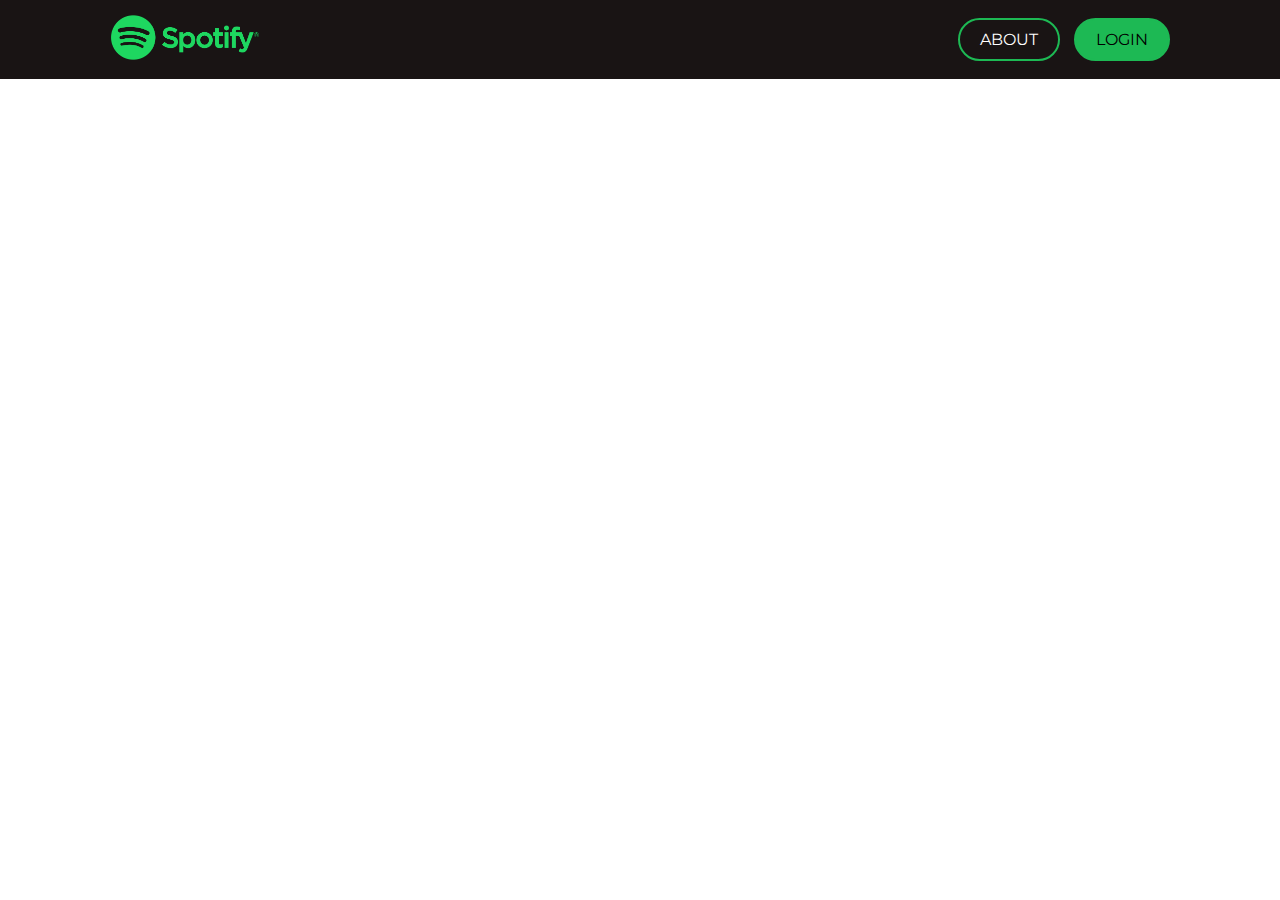
==== about.html @ 38169add "Merge pull request #1 from Build-Week-Spotify-2/Kevin-Lam" ====
<!DOCTYPE html>
<html lang="en">
<head>
    <meta charset="UTF-8">
    <meta name="viewport" content="width=device-width, initial-scale=1.0">
    <link href="https://fonts.googleapis.com/css2?family=Montserrat:wght@400;600&display=swap" rel="stylesheet">
    <link rel="stylesheet" href="styles.css">
    <title>Spotify-2</title>
</head>
<body>
<header>
    <div class="container">
        <nav>
            <div>
                <a id="logo" href="/index.html"> <img src="/assets/spotify-icons-logos/logos/01_RGB/02_PNG/Spotify_Logo_RGB_Green.png" alt="">
                </a>
                <!-- <img src="/assets/spotify-icons-logos/logos/01_RGB/02_PNG/Spotify_Logo_RGB_Green.png" alt=""> -->
            </div>
            <div id="menu">
                <a id="about-button" href="/about.html">ABOUT</a>
                <a id="login-button" href="#">LOGIN</a>
            </div>
        </nav>
    </div> 
</header>
---- styles.css ----
*{
    box-sizing:border-box;
    padding:0;
    margin:0;
    max-width:100%;
    /* border:1px solid grey; */
    }
    
html{
     /* min-width: 880px; */
     /* max-width: 1080px; */
     margin: 0 auto;
    font-size:62.5%;
    }
        
body {
    font-size: 1.6rem;
    font-family: 'Montserrat', sans-serif;
    }
        
header {
    width: 100%;
    background-color: #191414;
    display: flex;
    justify-content: center;
}

header div nav {
    /* background-color: #191414; */
    display: flex;
    justify-content: space-between;
    align-items: center;
    padding: 1.5rem 2rem;
}

header img {
    width: 150px;
}

div#menu {
    width: 20%;
    display: flex;
    justify-content: space-between;
}

#login-button {
    display: block;
    background-color: #1DB954;
    color: black;
    text-decoration: none;
    padding: 1rem 2rem;
    border-radius: 50px;
    border: 2px solid #1DB954;
}


#about-button {
    display: block;
    background-color: #191414;
    /* border: 2px solid #1DB954; */
    color: white;
    text-decoration: none;
    padding: 1rem 2rem;
    border-radius: 50px;
    border: 2px solid #1DB954;
}

#login-button:hover {
    background-color: white;
    color: #1DB954;
    font-weight: 600;
    transition: .5s;
}

#about-button:hover {
    background-color: white;
    color: #1DB954;
    font-weight: 600;
    transition: .5s;
}

#logo img:hover {
    transform: scale(1.1);
    transition: 0.4s;
}
.container {
    width: 100%;
    max-width: 1100px;
}

section#main-landing {
    width: 100%;
    /* display: flex;
    justify-content: center; */
    /* align-items: center; */
    background-color: #191414;
    opacity: 90%;
    margin-bottom: 3rem;
}

#banner {
    min-height: 500px;
    height: 90vh;
    width: 100%;
    background-image: url(/assets/images/spot1.jpg);
    background-size: cover;
    display: flex;
    flex-direction: column;
    justify-content: center;
    align-items: center;
}

h1 {
    font-size: 8rem;
    padding-bottom: 3rem;
    text-shadow: 2px 2px 3px black;
    color: white;
}

#main-landing h2 {
    font-size: 5rem;
    text-align: center;
    padding-bottom: 2rem;
    text-shadow: 2px 2px 3px black;
    color: white;
}

#main-landing a {
    display: block;
    background-color: #1DB954;
    color: WHITE;
    text-decoration: none;
    font-size: 2rem;
    padding: 1.5rem 4rem;
    border-radius: 50px;
    box-shadow: 2px 2px 5px black;
}

#main-landing a:hover {
    background-color: white;
    color: #1DB954;
    font-weight: 600;
    transition: .5s;
    border: 2px solid #1DB954;
}

#learn-more {
    display: flex;
    flex-direction: column;
    align-items: center;
    justify-content: space-evenly;
}

#learn-more div {
    width: 80%;
    display: flex;
    flex-direction: column;
    justify-content: center;
    align-items: center;
    margin: 4rem 0;
    text-align: center;
}

#learn-more div h2 {
    margin-bottom: 1rem;
}
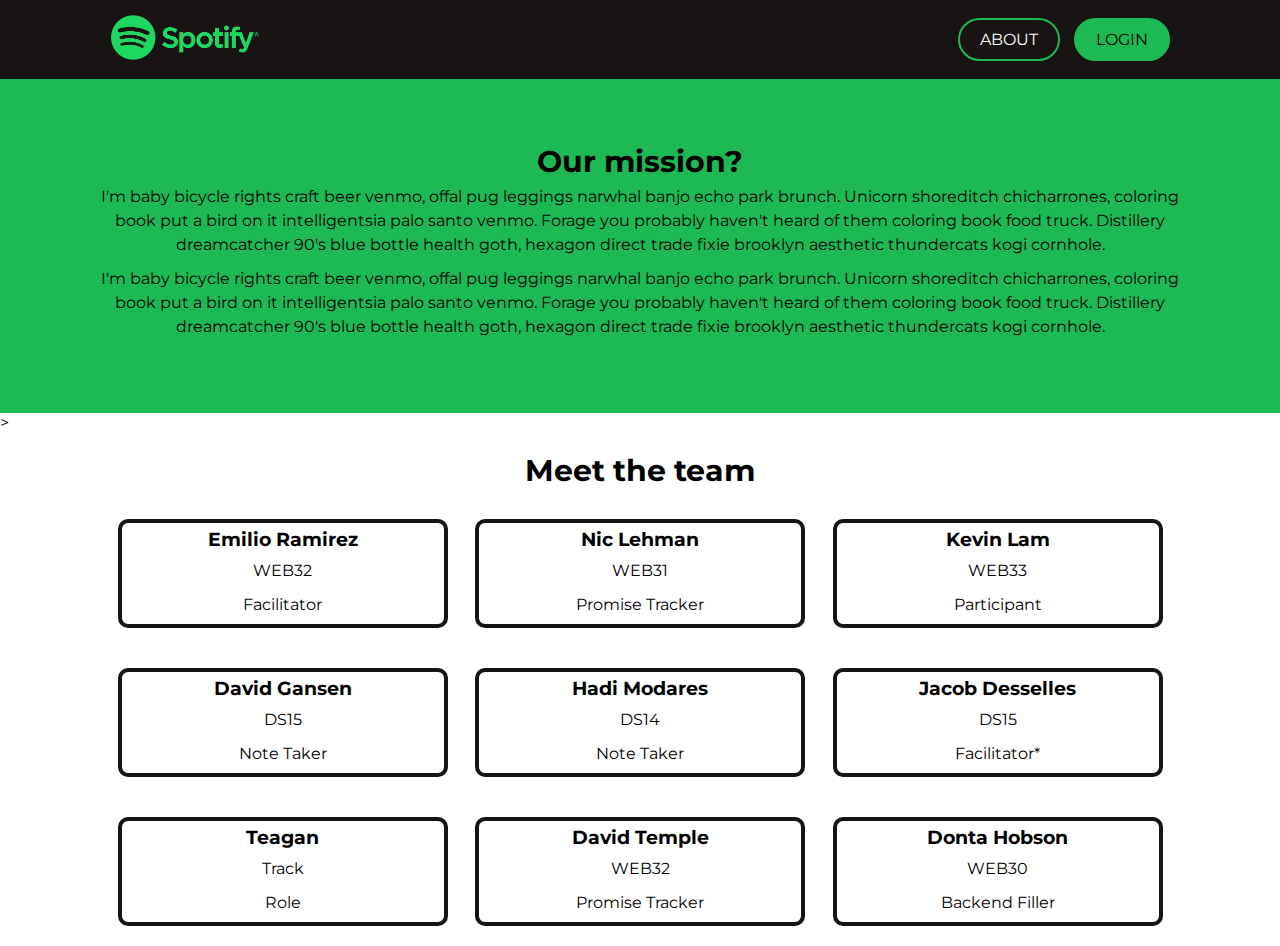
==== commit 5bd821c8: "Merge pull request #4 from Build-Week-Spotify-2/Kevin-Lam" ====
--- a/about.html
+++ b/about.html
@@ -12,9 +12,8 @@
     <div class="container">
         <nav>
             <div>
-                <a id="logo" href="/index.html"> <img src="/assets/spotify-icons-logos/logos/01_RGB/02_PNG/Spotify_Logo_RGB_Green.png" alt="">
+                <a id="logo" href="/landing.html"> <img src="/assets/spotify-icons-logos/logos/01_RGB/02_PNG/Spotify_Logo_RGB_Green.png" alt="">
                 </a>
-                <!-- <img src="/assets/spotify-icons-logos/logos/01_RGB/02_PNG/Spotify_Logo_RGB_Green.png" alt=""> -->
             </div>
             <div id="menu">
                 <a id="about-button" href="/about.html">ABOUT</a>
@@ -22,4 +21,77 @@
             </div>
         </nav>
     </div> 
-</header>+</header>
+
+<section class="about">
+    <div class="container">
+        <h2>
+            Our mission?
+        </h2>
+        <p>I'm baby bicycle rights craft beer venmo, offal pug leggings narwhal banjo echo park brunch. Unicorn shoreditch chicharrones, coloring book put a bird on it intelligentsia palo santo venmo. Forage you probably haven't heard of them coloring book food truck. Distillery dreamcatcher 90's blue bottle health goth, hexagon direct trade fixie brooklyn aesthetic thundercats kogi cornhole.</p>
+        <p>
+        I'm baby bicycle rights craft beer venmo, offal pug leggings narwhal banjo echo park brunch. Unicorn shoreditch chicharrones, coloring book put a bird on it intelligentsia palo santo venmo. Forage you probably haven't heard of them coloring book food truck. Distillery dreamcatcher 90's blue bottle health goth, hexagon direct trade fixie brooklyn aesthetic thundercats kogi cornhole.
+        </p>
+    </div>
+</section>>
+
+<section class="who">
+    <h2>Meet the team</h2>
+    <div class="container">
+        <div>
+            <img src="https://ca.slack-edge.com/ESZCHB482-W012C7EB3T8-6e03527af3fa-512" alt="">
+            <h3>Emilio Ramirez</h3>
+            <p>WEB32</p>
+            <p>Facilitator</p>
+        </div>
+        <div>
+            <img src="https://ca.slack-edge.com/ESZCHB482-W0138DA1E2C-958485caa8ee-512" alt="">
+            <h3>Nic Lehman</h3>
+            <p>WEB31</p>
+            <p>Promise Tracker</p>
+        </div>
+        <div>
+            <img src="https://ca.slack-edge.com/ESZCHB482-W013WPK9YVC-25685e48ac69-512" alt="">
+            <h3>Kevin Lam</h3>
+            <p>WEB33</p>
+            <p>Participant</p>
+        </div>
+        <div>
+            <img src="https://ca.slack-edge.com/ESZCHB482-W012H6TNCLV-b23e4f5b1df5-512" alt="">
+            <h3>David Gansen</h3>
+            <p>DS15</p>
+            <p>Note Taker</p>
+        </div>
+        <div>
+            <img src="https://ca.slack-edge.com/ESZCHB482-W0123RTMJUF-17de301ee662-512" alt="">
+            <h3>Hadi Modares</h3>
+            <p>DS14</p>
+            <p>Note Taker</p>
+        </div>
+        <div>
+            <img src="https://ca.slack-edge.com/ESZCHB482-W012H6TRYTX-cfb928880945-512" alt="">
+            <h3>Jacob Desselles</h3>
+            <p>DS15</p>
+            <p>Facilitator*</p>
+        </div>
+        <div>
+            <img src="https://ca.slack-edge.com/ESZCHB482-W0123RSM7SB-57f4d491fe82-512" alt="">
+            <h3>Teagan</h3>
+            <p>Track</p>
+            <p>Role</p>
+        </div>
+        <div>
+            <img src="https://ca.slack-edge.com/ESZCHB482-W0138DA1M32-8d9a4c43c93e-512" alt="">
+            <h3>David Temple</h3>
+            <p>WEB32</p>
+            <p>Promise Tracker</p>
+        </div>
+        <div>
+            <img src="https://ca.slack-edge.com/ESZCHB482-W012H6T0493-62b492021565-512" alt="">
+            <h3>Donta Hobson</h3>
+            <p>WEB30</p>
+            <p>Backend Filler</p>
+        </div>
+    </div>
+</section>
+
--- a/styles.css
+++ b/styles.css
@@ -16,7 +16,20 @@
 body {
     font-size: 1.6rem;
     font-family: 'Montserrat', sans-serif;
-    }
+    
+    animation: fadeInAnimation ease .8s; 
+    animation-iteration-count: 1; 
+    animation-fill-mode: forwards; 
+    } 
+      
+@keyframes fadeInAnimation { 
+    0% { 
+        opacity: .2; 
+    } 
+    100% { 
+           opacity: 1; 
+     } 
+    } 
         
 header {
     width: 100%;
@@ -66,23 +79,27 @@
 }
 
 #login-button:hover {
-    background-color: white;
+    background-color: black;
     color: #1DB954;
     font-weight: 600;
-    transition: .5s;
+    transition: .7s;
+    border: 2px solid black;
 }
 
 #about-button:hover {
-    background-color: white;
+    background-color: black;
     color: #1DB954;
     font-weight: 600;
-    transition: .5s;
+    transition: .7s;
+    border: 2px solid black;
 }
 
 #logo img:hover {
     transform: scale(1.1);
     transition: 0.4s;
 }
+
+
 .container {
     width: 100%;
     max-width: 1100px;
@@ -90,11 +107,7 @@
 
 section#main-landing {
     width: 100%;
-    /* display: flex;
-    justify-content: center; */
-    /* align-items: center; */
     background-color: #191414;
-    opacity: 90%;
     margin-bottom: 3rem;
 }
 
@@ -102,7 +115,7 @@
     min-height: 500px;
     height: 90vh;
     width: 100%;
-    background-image: url(/assets/images/spot1.jpg);
+    background-image: url(https://images.unsplash.com/photo-1514525253161-7a46d19cd819?ixlib=rb-1.2.1&ixid=eyJhcHBfaWQiOjEyMDd9&auto=format&fit=crop&w=1934&q=80);
     background-size: cover;
     display: flex;
     flex-direction: column;
@@ -115,6 +128,7 @@
     padding-bottom: 3rem;
     text-shadow: 2px 2px 3px black;
     color: white;
+    text-align: center;
 }
 
 #main-landing h2 {
@@ -137,11 +151,12 @@
 }
 
 #main-landing a:hover {
-    background-color: white;
+    background-color: black;
     color: #1DB954;
     font-weight: 600;
-    transition: .5s;
-    border: 2px solid #1DB954;
+    transition: .7s;
+    /* border: 2px solid #1DB954; */
+    box-shadow: none;
 }
 
 #learn-more {
@@ -164,3 +179,68 @@
 #learn-more div h2 {
     margin-bottom: 1rem;
 }
+
+#learn-more div p {
+    line-height: 1.5;
+}
+
+
+.about {
+    background-color: #1DB954;
+    padding: 5%;
+}
+
+section.about {
+    display: flex;
+    justify-content: center;
+    /* padding: 2%; */
+    text-align: center;
+}
+
+section.about h2 {
+    font-size: 3rem;
+    padding-bottom: 0.5rem;
+}
+
+section.about p {
+    line-height: 1.5;
+    padding-bottom: 1rem;
+}
+
+.who {
+    display: flex;
+    flex-direction: column;
+    align-items: center;
+    margin-top: 2rem;
+}
+
+.who div {
+    display: flex;
+    flex-wrap: wrap;
+    justify-content: space-evenly;
+}
+
+.who div div {
+    width: 30%;
+    min-width: 300px;
+    display: flex;
+    flex-direction: column;
+    text-align: center;
+    /* padding: 2rem 0; */
+    margin: 2rem 0;
+    border: 4px solid #191414;;
+    border-radius: 10px;
+}
+
+.who h2 {
+    font-size: 3rem;
+    padding-bottom: 1rem;
+}
+
+.who div div h3 {
+    margin: .5rem 0;
+}
+
+.who div div p {
+    margin: .5rem 0 1rem;
+}
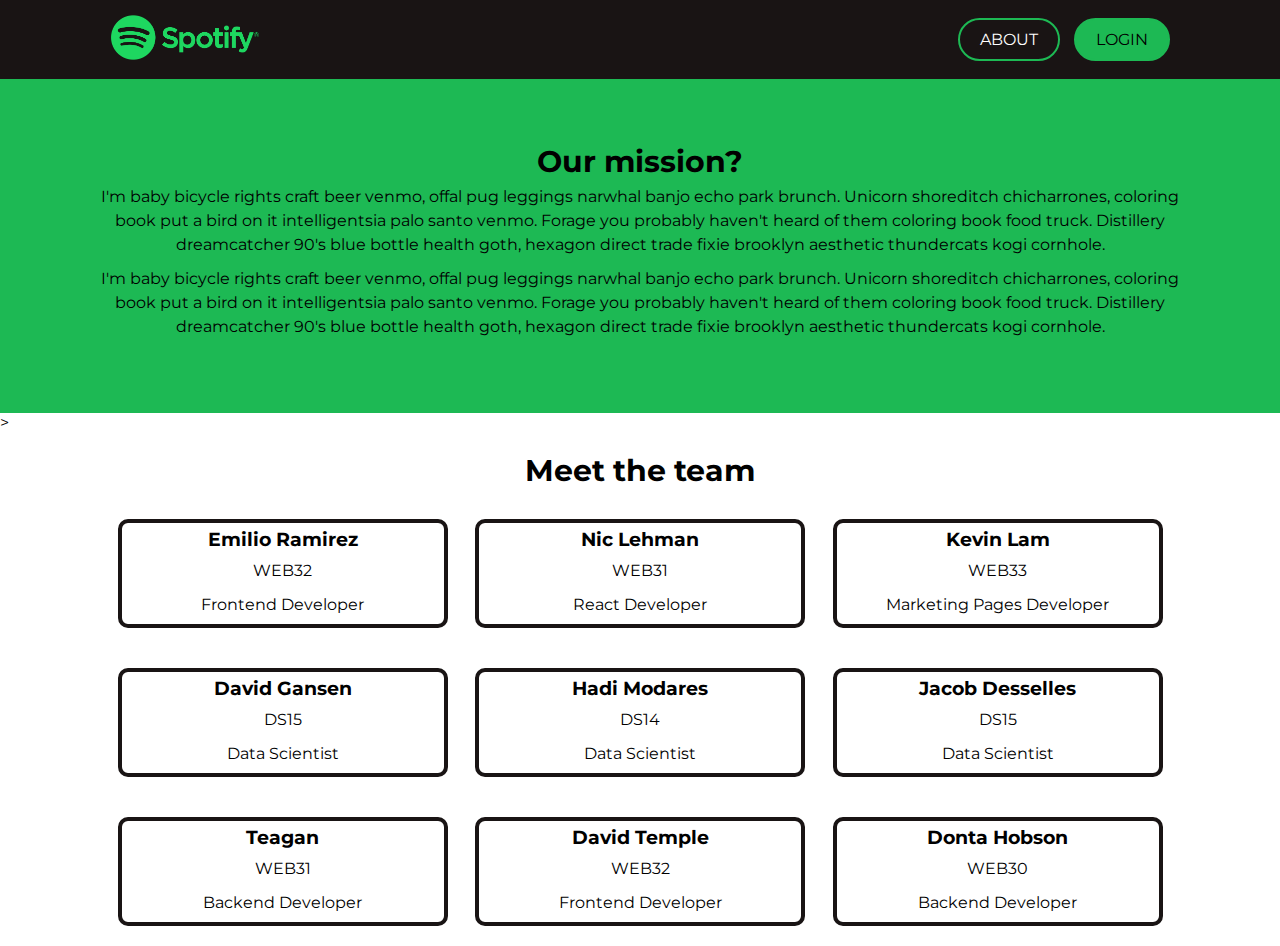
==== commit 779089ae: "Team card descriptions changed" ====
--- a/about.html
+++ b/about.html
@@ -42,55 +42,55 @@
             <img src="https://ca.slack-edge.com/ESZCHB482-W012C7EB3T8-6e03527af3fa-512" alt="">
             <h3>Emilio Ramirez</h3>
             <p>WEB32</p>
-            <p>Facilitator</p>
+            <p>Frontend Developer</p>
         </div>
         <div>
             <img src="https://ca.slack-edge.com/ESZCHB482-W0138DA1E2C-958485caa8ee-512" alt="">
             <h3>Nic Lehman</h3>
             <p>WEB31</p>
-            <p>Promise Tracker</p>
+            <p>React Developer</p>
         </div>
         <div>
             <img src="https://ca.slack-edge.com/ESZCHB482-W013WPK9YVC-25685e48ac69-512" alt="">
             <h3>Kevin Lam</h3>
             <p>WEB33</p>
-            <p>Participant</p>
+            <p>Marketing Pages Developer</p>
         </div>
         <div>
             <img src="https://ca.slack-edge.com/ESZCHB482-W012H6TNCLV-b23e4f5b1df5-512" alt="">
             <h3>David Gansen</h3>
             <p>DS15</p>
-            <p>Note Taker</p>
+            <p>Data Scientist</p>
         </div>
         <div>
             <img src="https://ca.slack-edge.com/ESZCHB482-W0123RTMJUF-17de301ee662-512" alt="">
             <h3>Hadi Modares</h3>
             <p>DS14</p>
-            <p>Note Taker</p>
+            <p>Data Scientist</p>
         </div>
         <div>
             <img src="https://ca.slack-edge.com/ESZCHB482-W012H6TRYTX-cfb928880945-512" alt="">
             <h3>Jacob Desselles</h3>
             <p>DS15</p>
-            <p>Facilitator*</p>
+            <p>Data Scientist</p>
         </div>
         <div>
             <img src="https://ca.slack-edge.com/ESZCHB482-W0123RSM7SB-57f4d491fe82-512" alt="">
             <h3>Teagan</h3>
-            <p>Track</p>
-            <p>Role</p>
+            <p>WEB31</p>
+            <p>Backend Developer</p>
         </div>
         <div>
             <img src="https://ca.slack-edge.com/ESZCHB482-W0138DA1M32-8d9a4c43c93e-512" alt="">
             <h3>David Temple</h3>
             <p>WEB32</p>
-            <p>Promise Tracker</p>
+            <p>Frontend Developer</p>
         </div>
         <div>
             <img src="https://ca.slack-edge.com/ESZCHB482-W012H6T0493-62b492021565-512" alt="">
             <h3>Donta Hobson</h3>
             <p>WEB30</p>
-            <p>Backend Filler</p>
+            <p>Backend Developer</p>
         </div>
     </div>
 </section>
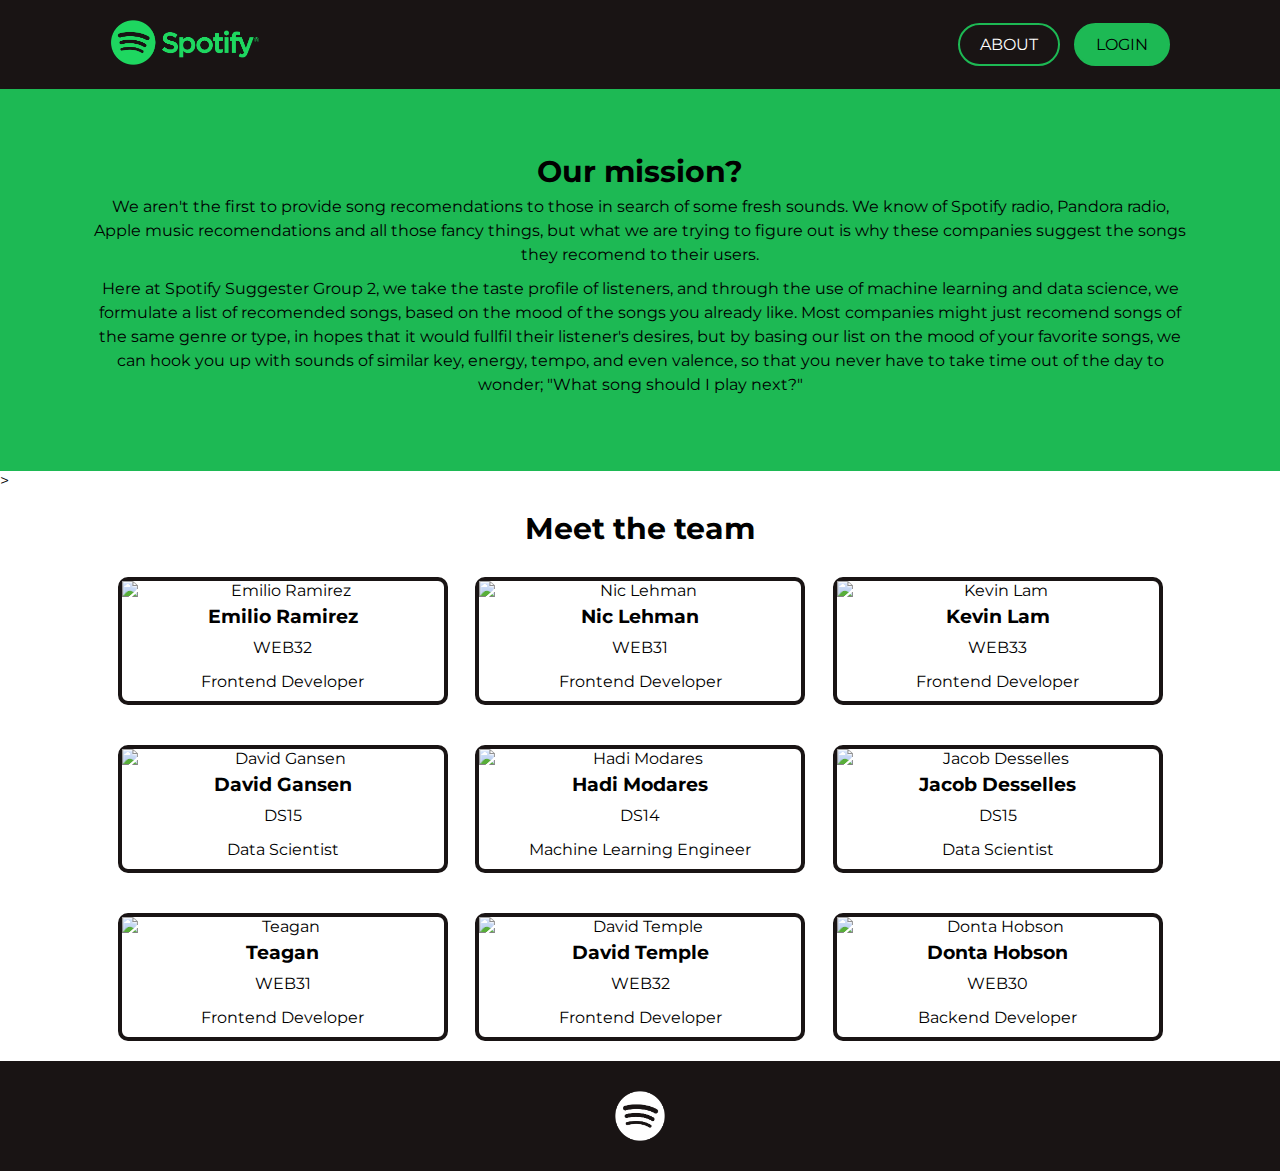
==== commit 16c4540c: "minor changes to descriptions" ====
--- a/about.html
+++ b/about.html
@@ -12,7 +12,7 @@
     <div class="container">
         <nav>
             <div>
-                <a id="logo" href="/landing.html"> <img src="/assets/spotify-icons-logos/logos/01_RGB/02_PNG/Spotify_Logo_RGB_Green.png" alt="">
+                <a id="logo" href="/landing.html"> <img src="/assets/spotify-icons-logos/logos/01_RGB/02_PNG/Spotify_Logo_RGB_Green.png" alt="Spotify logo and icon">
                 </a>
             </div>
             <div id="menu">
@@ -28,9 +28,9 @@
         <h2>
             Our mission?
         </h2>
-        <p>I'm baby bicycle rights craft beer venmo, offal pug leggings narwhal banjo echo park brunch. Unicorn shoreditch chicharrones, coloring book put a bird on it intelligentsia palo santo venmo. Forage you probably haven't heard of them coloring book food truck. Distillery dreamcatcher 90's blue bottle health goth, hexagon direct trade fixie brooklyn aesthetic thundercats kogi cornhole.</p>
+        <p>We aren't the first to provide song recomendations to those in search of some fresh sounds. We know of Spotify radio, Pandora radio, Apple music recomendations and all those fancy things, but what we are trying to figure out is why these companies suggest the songs they recomend to their users.</p>
         <p>
-        I'm baby bicycle rights craft beer venmo, offal pug leggings narwhal banjo echo park brunch. Unicorn shoreditch chicharrones, coloring book put a bird on it intelligentsia palo santo venmo. Forage you probably haven't heard of them coloring book food truck. Distillery dreamcatcher 90's blue bottle health goth, hexagon direct trade fixie brooklyn aesthetic thundercats kogi cornhole.
+       Here at Spotify Suggester Group 2, we take the taste profile of listeners, and through the use of machine learning and data science, we formulate a list of recomended songs, based on the mood of the songs you already like. Most companies might just recomend songs of the same genre or type, in hopes that it would fullfil their listener's desires, but by basing our list on the mood of your favorite songs, we can hook you up with sounds of similar key, energy, tempo, and even valence, so that you never have to take time out of the day to wonder; "What song should I play next?"
         </p>
     </div>
 </section>>
@@ -39,55 +39,55 @@
     <h2>Meet the team</h2>
     <div class="container">
         <div>
-            <img src="https://ca.slack-edge.com/ESZCHB482-W012C7EB3T8-6e03527af3fa-512" alt="">
+            <img src="https://ca.slack-edge.com/ESZCHB482-W012C7EB3T8-6e03527af3fa-512" alt="Emilio Ramirez">
             <h3>Emilio Ramirez</h3>
             <p>WEB32</p>
             <p>Frontend Developer</p>
         </div>
         <div>
-            <img src="https://ca.slack-edge.com/ESZCHB482-W0138DA1E2C-958485caa8ee-512" alt="">
+            <img src="https://ca.slack-edge.com/ESZCHB482-W0138DA1E2C-958485caa8ee-512" alt="Nic Lehman">
             <h3>Nic Lehman</h3>
             <p>WEB31</p>
-            <p>React Developer</p>
+            <p>Frontend Developer</p>
         </div>
         <div>
-            <img src="https://ca.slack-edge.com/ESZCHB482-W013WPK9YVC-25685e48ac69-512" alt="">
+            <img src="https://ca.slack-edge.com/ESZCHB482-W013WPK9YVC-25685e48ac69-512" alt="Kevin Lam">
             <h3>Kevin Lam</h3>
             <p>WEB33</p>
-            <p>Marketing Pages Developer</p>
+            <p>Frontend Developer</p>
         </div>
         <div>
-            <img src="https://ca.slack-edge.com/ESZCHB482-W012H6TNCLV-b23e4f5b1df5-512" alt="">
+            <img src="https://ca.slack-edge.com/ESZCHB482-W012H6TNCLV-b23e4f5b1df5-512" alt="David Gansen">
             <h3>David Gansen</h3>
             <p>DS15</p>
             <p>Data Scientist</p>
         </div>
         <div>
-            <img src="https://ca.slack-edge.com/ESZCHB482-W0123RTMJUF-17de301ee662-512" alt="">
+            <img src="https://ca.slack-edge.com/ESZCHB482-W0123RTMJUF-17de301ee662-512" alt="Hadi Modares">
             <h3>Hadi Modares</h3>
             <p>DS14</p>
-            <p>Data Scientist</p>
+            <p>Machine Learning Engineer</p>
         </div>
         <div>
-            <img src="https://ca.slack-edge.com/ESZCHB482-W012H6TRYTX-cfb928880945-512" alt="">
+            <img src="https://ca.slack-edge.com/ESZCHB482-W012H6TRYTX-cfb928880945-512" alt="Jacob Desselles">
             <h3>Jacob Desselles</h3>
             <p>DS15</p>
             <p>Data Scientist</p>
         </div>
         <div>
-            <img src="https://ca.slack-edge.com/ESZCHB482-W0123RSM7SB-57f4d491fe82-512" alt="">
+            <img src="https://ca.slack-edge.com/ESZCHB482-W0123RSM7SB-57f4d491fe82-512" alt="Teagan">
             <h3>Teagan</h3>
             <p>WEB31</p>
-            <p>Backend Developer</p>
+            <p>Frontend Developer</p>
         </div>
         <div>
-            <img src="https://ca.slack-edge.com/ESZCHB482-W0138DA1M32-8d9a4c43c93e-512" alt="">
+            <img src="https://ca.slack-edge.com/ESZCHB482-W0138DA1M32-8d9a4c43c93e-512" alt="David Temple">
             <h3>David Temple</h3>
             <p>WEB32</p>
             <p>Frontend Developer</p>
         </div>
         <div>
-            <img src="https://ca.slack-edge.com/ESZCHB482-W012H6T0493-62b492021565-512" alt="">
+            <img src="https://ca.slack-edge.com/ESZCHB482-W012H6T0493-62b492021565-512" alt="Donta Hobson">
             <h3>Donta Hobson</h3>
             <p>WEB30</p>
             <p>Backend Developer</p>
@@ -95,3 +95,6 @@
     </div>
 </section>
 
+<footer>
+    <img src="/assets/spotify-icons-logos/icons/01_RGB/02_PNG/Spotify_Icon_RGB_White.png" alt="White spotify icon">
+</footer>--- a/styles.css
+++ b/styles.css
@@ -7,7 +7,7 @@
     }
     
 html{
-     /* min-width: 880px; */
+     min-width: 320px;
      /* max-width: 1080px; */
      margin: 0 auto;
     font-size:62.5%;
@@ -17,7 +17,7 @@
     font-size: 1.6rem;
     font-family: 'Montserrat', sans-serif;
     
-    animation: fadeInAnimation ease .8s; 
+    animation: fadeInAnimation ease 1.5s; 
     animation-iteration-count: 1; 
     animation-fill-mode: forwards; 
     } 
@@ -43,7 +43,7 @@
     display: flex;
     justify-content: space-between;
     align-items: center;
-    padding: 1.5rem 2rem;
+    padding: 2rem 2rem;
 }
 
 header img {
@@ -95,7 +95,7 @@
 }
 
 #logo img:hover {
-    transform: scale(1.1);
+    transform: scale(1.2);
     transition: 0.4s;
 }
 
@@ -244,3 +244,62 @@
 .who div div p {
     margin: .5rem 0 1rem;
 }
+
+
+footer {
+    background-color: #191414;
+    display: flex;
+    justify-content: center;
+}
+
+footer img {
+    width: 5rem;
+    margin: 3rem;
+}
+
+
+
+@media(max-width: 1000px){
+    div#menu {
+        width: 25%;
+    }
+    #main-landing h2 {
+        font-size: 4rem;
+    }
+    
+}
+@media(max-width: 800px){
+    div#menu {
+        justify-content: space-around;
+     width: 35%;
+    }
+    h1 {
+        font-size: 6rem;
+    }
+    #main-landing h2 {
+        font-size: 3rem;
+    }
+}
+@media(max-width: 500px){
+    header nav {
+        flex-direction: column;
+        align-items: center;
+    }
+    header nav img {
+        width: 75%;
+        margin: 0 auto;
+    }
+    header nav a {
+        display: flex;
+        justify-content: center;
+        margin-bottom: 1rem;
+    }
+    div#menu {
+       flex-direction: column;
+       width: 60%;
+       text-align: center;
+    }
+    #main-landing a {
+        font-size: 1.5rem;
+    }
+}
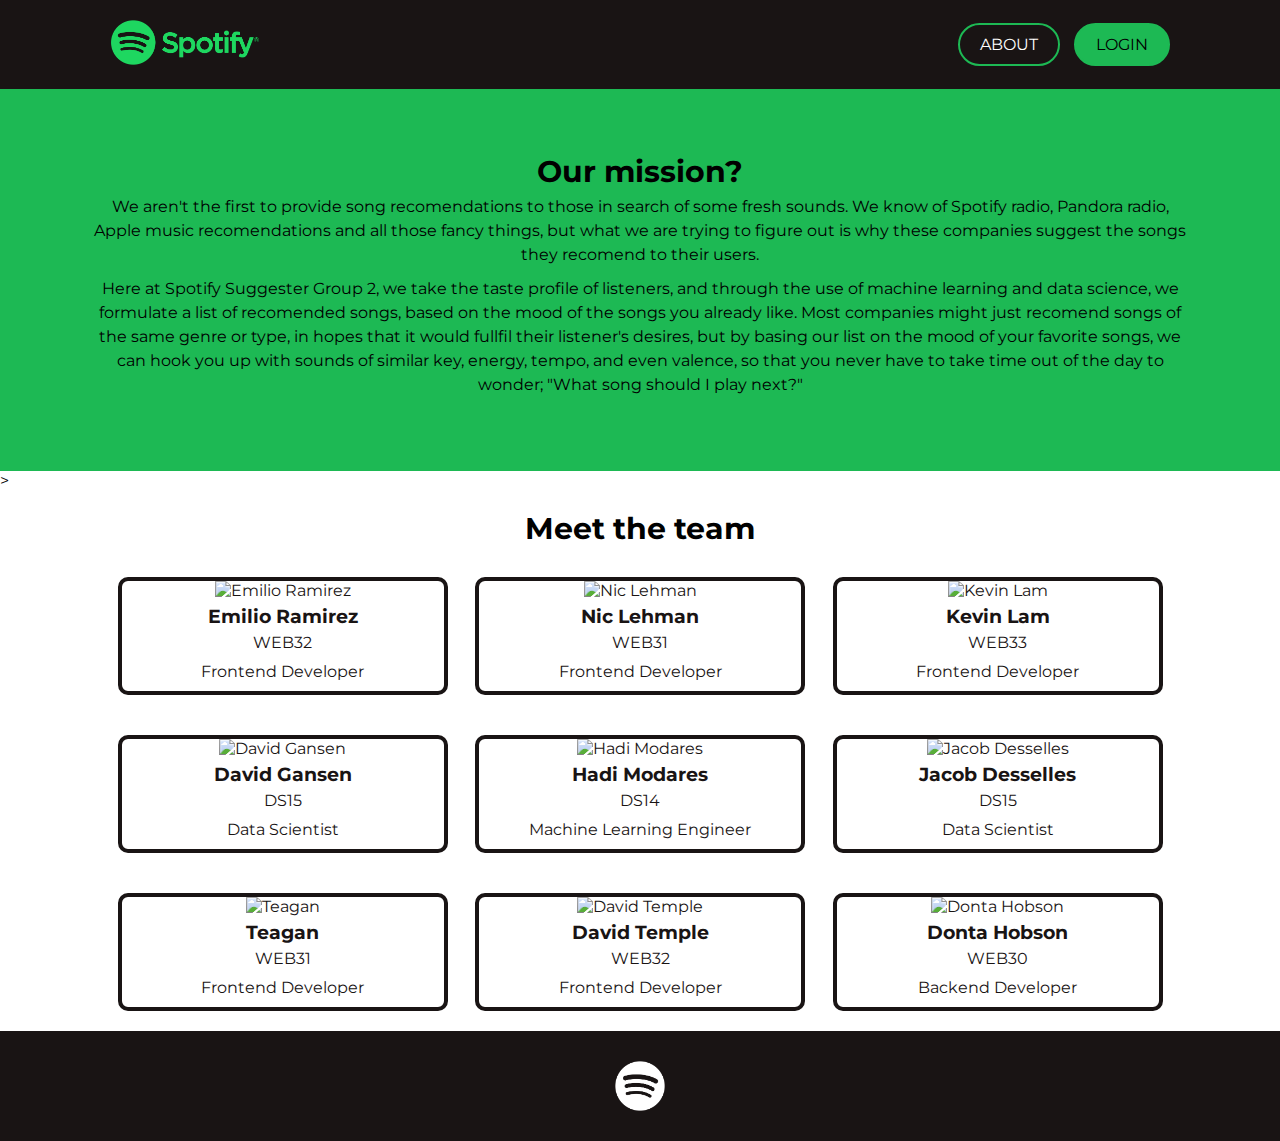
==== commit 7f655515: "login linked" ====
--- a/about.html
+++ b/about.html
@@ -17,7 +17,7 @@
             </div>
             <div id="menu">
                 <a id="about-button" href="/about.html">ABOUT</a>
-                <a id="login-button" href="#">LOGIN</a>
+                <a id="login-button" href="https://spotify-song-suggestor-bw.now.sh/">LOGIN</a>
             </div>
         </nav>
     </div> 
@@ -39,58 +39,76 @@
     <h2>Meet the team</h2>
     <div class="container">
         <div>
-            <img src="https://ca.slack-edge.com/ESZCHB482-W012C7EB3T8-6e03527af3fa-512" alt="Emilio Ramirez">
-            <h3>Emilio Ramirez</h3>
-            <p>WEB32</p>
-            <p>Frontend Developer</p>
+            <a href="https://github.com/emilioramirezeguia" target="_blank">
+                <img src="https://ca.slack-edge.com/ESZCHB482-W012C7EB3T8-6e03527af3fa-512" alt="Emilio Ramirez">
+                <h3>Emilio Ramirez</h3>
+                <p>WEB32</p>
+                <p>Frontend Developer</p>
+            </a>
         </div>
         <div>
-            <img src="https://ca.slack-edge.com/ESZCHB482-W0138DA1E2C-958485caa8ee-512" alt="Nic Lehman">
-            <h3>Nic Lehman</h3>
-            <p>WEB31</p>
-            <p>Frontend Developer</p>
+            <a href="https://github.com/lehmannic" target="_blank">
+                <img src="https://ca.slack-edge.com/ESZCHB482-W0138DA1E2C-958485caa8ee-512" alt="Nic Lehman">
+                <h3>Nic Lehman</h3>
+                <p>WEB31</p>
+                <p>Frontend Developer</p>
+            </a>
         </div>
         <div>
-            <img src="https://ca.slack-edge.com/ESZCHB482-W013WPK9YVC-25685e48ac69-512" alt="Kevin Lam">
-            <h3>Kevin Lam</h3>
-            <p>WEB33</p>
-            <p>Frontend Developer</p>
+            <a href="https://github.com/KevinLam2980" target="_blank">
+                <img src="https://ca.slack-edge.com/ESZCHB482-W013WPK9YVC-25685e48ac69-512" alt="Kevin Lam">
+                <h3>Kevin Lam</h3>
+                <p>WEB33</p>
+                <p>Frontend Developer</p>
+            </a>
         </div>
         <div>
-            <img src="https://ca.slack-edge.com/ESZCHB482-W012H6TNCLV-b23e4f5b1df5-512" alt="David Gansen">
-            <h3>David Gansen</h3>
-            <p>DS15</p>
-            <p>Data Scientist</p>
+            <a href="https://github.com/dgansen" target="_blank">
+                <img src="https://ca.slack-edge.com/ESZCHB482-W012H6TNCLV-b23e4f5b1df5-512" alt="David Gansen">
+                <h3>David Gansen</h3>
+                <p>DS15</p>
+                <p>Data Scientist</p>
+            </a>
         </div>
         <div>
-            <img src="https://ca.slack-edge.com/ESZCHB482-W0123RTMJUF-17de301ee662-512" alt="Hadi Modares">
-            <h3>Hadi Modares</h3>
-            <p>DS14</p>
-            <p>Machine Learning Engineer</p>
+            <a href="https://github.com/hadi-M" target="_blank">
+                <img src="https://ca.slack-edge.com/ESZCHB482-W0123RTMJUF-17de301ee662-512" alt="Hadi Modares">
+                <h3>Hadi Modares</h3>
+                <p>DS14</p>
+                <p>Machine Learning Engineer</p>
+            </a>
         </div>
         <div>
-            <img src="https://ca.slack-edge.com/ESZCHB482-W012H6TRYTX-cfb928880945-512" alt="Jacob Desselles">
-            <h3>Jacob Desselles</h3>
-            <p>DS15</p>
-            <p>Data Scientist</p>
+            <a href="https://github.com/jacob-desselles" target="_blank">
+                <img src="https://ca.slack-edge.com/ESZCHB482-W012H6TRYTX-cfb928880945-512" alt="Jacob Desselles">
+                <h3>Jacob Desselles</h3>
+                <p>DS15</p>
+                <p>Data Scientist</p>
+            </a>
         </div>
         <div>
-            <img src="https://ca.slack-edge.com/ESZCHB482-W0123RSM7SB-57f4d491fe82-512" alt="Teagan">
-            <h3>Teagan</h3>
-            <p>WEB31</p>
-            <p>Frontend Developer</p>
+            <a href="https://github.com/Teagankeith" target="_blank">
+                <img src="https://ca.slack-edge.com/ESZCHB482-W0123RSM7SB-57f4d491fe82-512" alt="Teagan">
+                <h3>Teagan</h3>
+                <p>WEB31</p>
+                <p>Frontend Developer</p>
+            </a>
         </div>
         <div>
-            <img src="https://ca.slack-edge.com/ESZCHB482-W0138DA1M32-8d9a4c43c93e-512" alt="David Temple">
-            <h3>David Temple</h3>
-            <p>WEB32</p>
-            <p>Frontend Developer</p>
+            <a href="https://github.com/dstemple7" target="_blank">
+                <img src="https://ca.slack-edge.com/ESZCHB482-W0138DA1M32-8d9a4c43c93e-512" alt="David Temple">
+                <h3>David Temple</h3>
+                <p>WEB32</p>
+                <p>Frontend Developer</p>
+            </a>
         </div>
         <div>
-            <img src="https://ca.slack-edge.com/ESZCHB482-W012H6T0493-62b492021565-512" alt="Donta Hobson">
-            <h3>Donta Hobson</h3>
-            <p>WEB30</p>
-            <p>Backend Developer</p>
+            <a href="https://github.com/hobsond" target="_blank">
+                <img src="https://ca.slack-edge.com/ESZCHB482-W012H6T0493-62b492021565-512" alt="Donta Hobson">
+                <h3>Donta Hobson</h3>
+                <p>WEB30</p>
+                <p>Backend Developer</p>
+            </a>
         </div>
     </div>
 </section>
--- a/styles.css
+++ b/styles.css
@@ -245,6 +245,17 @@
     margin: .5rem 0 1rem;
 }
 
+.who div div a {
+    text-decoration: none;
+    color: #191414;
+}
+
+.who div div:hover {
+    transform: scale(1.1);
+    transition: 1s;
+    background-color: #1DB954;
+}
+
 
 footer {
     background-color: #191414;
@@ -255,6 +266,10 @@
 footer img {
     width: 5rem;
     margin: 3rem;
+}
+
+footer img:hover {
+    transform: scale(1.2);
 }
 
 
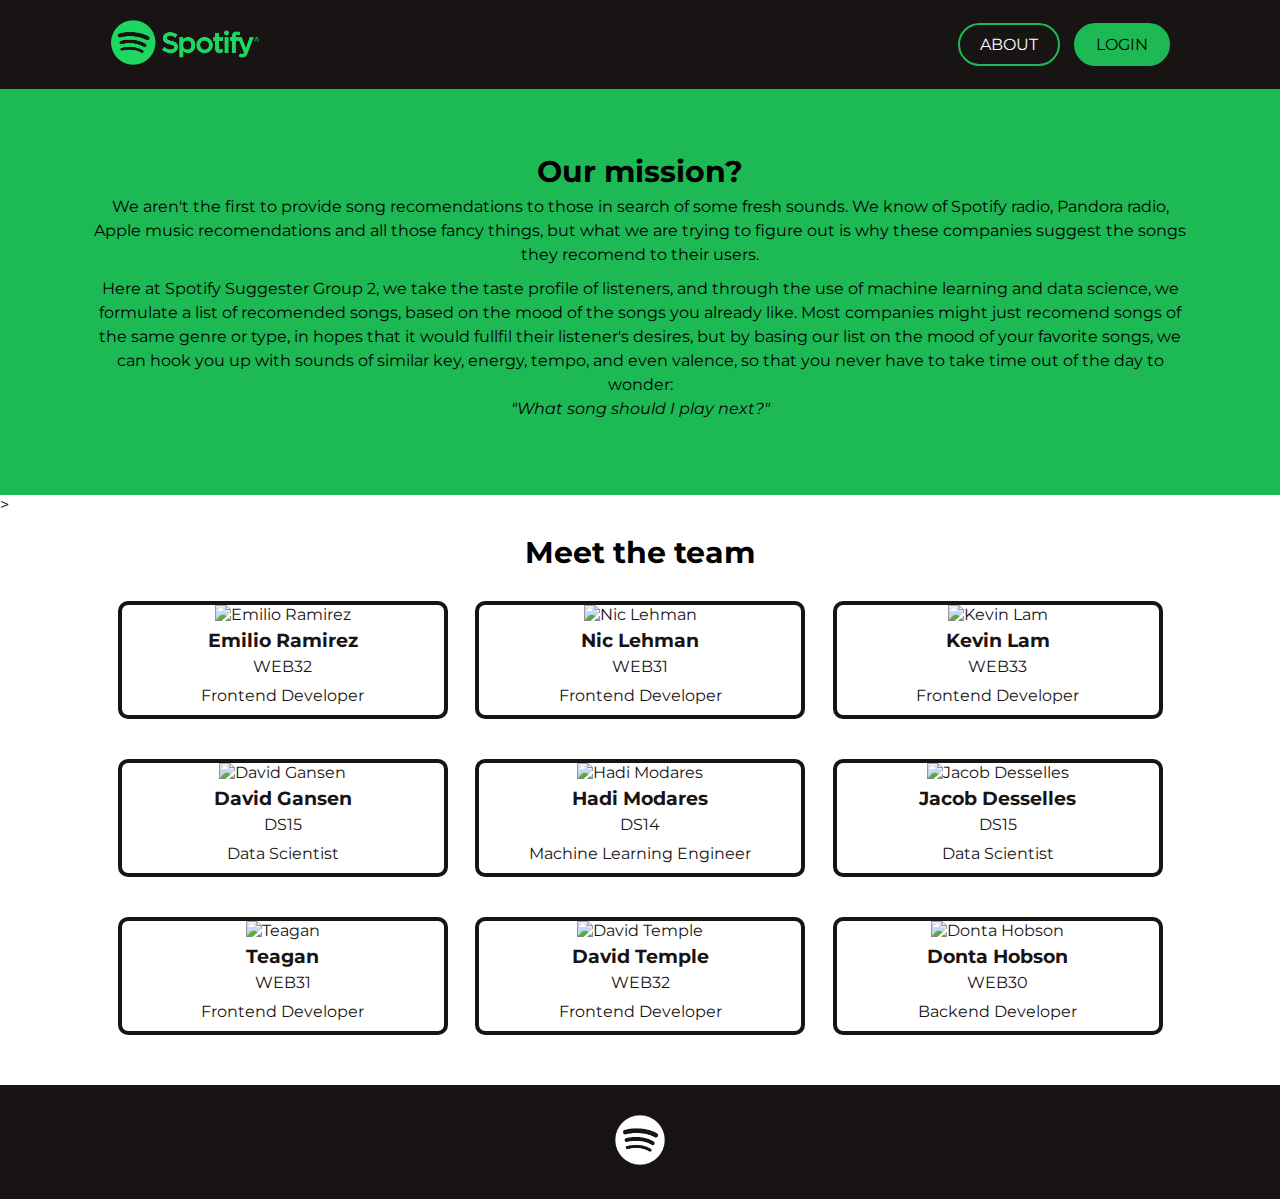
==== commit 5f6271be: "added more styling features" ====
--- a/about.html
+++ b/about.html
@@ -4,6 +4,7 @@
     <meta charset="UTF-8">
     <meta name="viewport" content="width=device-width, initial-scale=1.0">
     <link href="https://fonts.googleapis.com/css2?family=Montserrat:wght@400;600&display=swap" rel="stylesheet">
+    <link rel="icon" type="image/png" href="/assets/spotify-icons-logos/icons/01_RGB/02_PNG/Spotify_Icon_RGB_Green.png">
     <link rel="stylesheet" href="styles.css">
     <title>Spotify-2</title>
 </head>
@@ -12,12 +13,12 @@
     <div class="container">
         <nav>
             <div>
-                <a id="logo" href="/landing.html"> <img src="/assets/spotify-icons-logos/logos/01_RGB/02_PNG/Spotify_Logo_RGB_Green.png" alt="Spotify logo and icon">
+                <a role="Return home button" id="logo" href="/landing.html"> <img src="/assets/spotify-icons-logos/logos/01_RGB/02_PNG/Spotify_Logo_RGB_Green.png" alt="Spotify logo and icon">
                 </a>
             </div>
             <div id="menu">
-                <a id="about-button" href="/about.html">ABOUT</a>
-                <a id="login-button" href="https://spotify-song-suggestor-bw.now.sh/">LOGIN</a>
+                <a id="about-button" role="about button" href="/about.html">ABOUT</a>
+                <a id="login-button" role="Login button" href="https://spotify-song-suggestor-bw.now.sh/">LOGIN</a>
             </div>
         </nav>
     </div> 
@@ -30,7 +31,7 @@
         </h2>
         <p>We aren't the first to provide song recomendations to those in search of some fresh sounds. We know of Spotify radio, Pandora radio, Apple music recomendations and all those fancy things, but what we are trying to figure out is why these companies suggest the songs they recomend to their users.</p>
         <p>
-       Here at Spotify Suggester Group 2, we take the taste profile of listeners, and through the use of machine learning and data science, we formulate a list of recomended songs, based on the mood of the songs you already like. Most companies might just recomend songs of the same genre or type, in hopes that it would fullfil their listener's desires, but by basing our list on the mood of your favorite songs, we can hook you up with sounds of similar key, energy, tempo, and even valence, so that you never have to take time out of the day to wonder; "What song should I play next?"
+       Here at Spotify Suggester Group 2, we take the taste profile of listeners, and through the use of machine learning and data science, we formulate a list of recomended songs, based on the mood of the songs you already like. Most companies might just recomend songs of the same genre or type, in hopes that it would fullfil their listener's desires, but by basing our list on the mood of your favorite songs, we can hook you up with sounds of similar key, energy, tempo, and even valence, so that you never have to take time out of the day to wonder: <br> <span>"What song should I play next?"</span>
         </p>
     </div>
 </section>>
@@ -39,7 +40,7 @@
     <h2>Meet the team</h2>
     <div class="container">
         <div>
-            <a href="https://github.com/emilioramirezeguia" target="_blank">
+            <a role="github link" href="https://github.com/emilioramirezeguia" target="_blank">
                 <img src="https://ca.slack-edge.com/ESZCHB482-W012C7EB3T8-6e03527af3fa-512" alt="Emilio Ramirez">
                 <h3>Emilio Ramirez</h3>
                 <p>WEB32</p>
@@ -47,7 +48,7 @@
             </a>
         </div>
         <div>
-            <a href="https://github.com/lehmannic" target="_blank">
+            <a role="github link" href="https://github.com/lehmannic" target="_blank">
                 <img src="https://ca.slack-edge.com/ESZCHB482-W0138DA1E2C-958485caa8ee-512" alt="Nic Lehman">
                 <h3>Nic Lehman</h3>
                 <p>WEB31</p>
@@ -55,7 +56,7 @@
             </a>
         </div>
         <div>
-            <a href="https://github.com/KevinLam2980" target="_blank">
+            <a role="github link" href="https://github.com/KevinLam2980" target="_blank">
                 <img src="https://ca.slack-edge.com/ESZCHB482-W013WPK9YVC-25685e48ac69-512" alt="Kevin Lam">
                 <h3>Kevin Lam</h3>
                 <p>WEB33</p>
@@ -63,7 +64,7 @@
             </a>
         </div>
         <div>
-            <a href="https://github.com/dgansen" target="_blank">
+            <a role="github link" href="https://github.com/dgansen" target="_blank">
                 <img src="https://ca.slack-edge.com/ESZCHB482-W012H6TNCLV-b23e4f5b1df5-512" alt="David Gansen">
                 <h3>David Gansen</h3>
                 <p>DS15</p>
@@ -71,7 +72,7 @@
             </a>
         </div>
         <div>
-            <a href="https://github.com/hadi-M" target="_blank">
+            <a role="github link" href="https://github.com/hadi-M" target="_blank">
                 <img src="https://ca.slack-edge.com/ESZCHB482-W0123RTMJUF-17de301ee662-512" alt="Hadi Modares">
                 <h3>Hadi Modares</h3>
                 <p>DS14</p>
@@ -79,7 +80,7 @@
             </a>
         </div>
         <div>
-            <a href="https://github.com/jacob-desselles" target="_blank">
+            <a role="github link" href="https://github.com/jacob-desselles" target="_blank">
                 <img src="https://ca.slack-edge.com/ESZCHB482-W012H6TRYTX-cfb928880945-512" alt="Jacob Desselles">
                 <h3>Jacob Desselles</h3>
                 <p>DS15</p>
@@ -87,7 +88,7 @@
             </a>
         </div>
         <div>
-            <a href="https://github.com/Teagankeith" target="_blank">
+            <a role="github link" href="https://github.com/Teagankeith" target="_blank">
                 <img src="https://ca.slack-edge.com/ESZCHB482-W0123RSM7SB-57f4d491fe82-512" alt="Teagan">
                 <h3>Teagan</h3>
                 <p>WEB31</p>
@@ -95,7 +96,7 @@
             </a>
         </div>
         <div>
-            <a href="https://github.com/dstemple7" target="_blank">
+            <a role="github link" href="https://github.com/dstemple7" target="_blank">
                 <img src="https://ca.slack-edge.com/ESZCHB482-W0138DA1M32-8d9a4c43c93e-512" alt="David Temple">
                 <h3>David Temple</h3>
                 <p>WEB32</p>
@@ -103,7 +104,7 @@
             </a>
         </div>
         <div>
-            <a href="https://github.com/hobsond" target="_blank">
+            <a role="github link" href="https://github.com/hobsond" target="_blank">
                 <img src="https://ca.slack-edge.com/ESZCHB482-W012H6T0493-62b492021565-512" alt="Donta Hobson">
                 <h3>Donta Hobson</h3>
                 <p>WEB30</p>
@@ -114,5 +115,6 @@
 </section>
 
 <footer>
-    <img src="/assets/spotify-icons-logos/icons/01_RGB/02_PNG/Spotify_Icon_RGB_White.png" alt="White spotify icon">
+    <a id="logo" role="Return home button" href="/landing.html">   <img src="/assets/spotify-icons-logos/icons/01_RGB/02_PNG/Spotify_Icon_RGB_White.png" alt="White spotify icon">
+    </a>
 </footer>--- a/styles.css
+++ b/styles.css
@@ -78,6 +78,8 @@
     border: 2px solid #1DB954;
 }
 
+
+
 #login-button:hover {
     background-color: black;
     color: #1DB954;
@@ -172,7 +174,7 @@
     flex-direction: column;
     justify-content: center;
     align-items: center;
-    margin: 4rem 0;
+    margin: 3rem 0;
     text-align: center;
 }
 
@@ -182,6 +184,10 @@
 
 #learn-more div p {
     line-height: 1.5;
+}
+
+#learn-more div img {
+    width: 20%;
 }
 
 
@@ -212,6 +218,7 @@
     flex-direction: column;
     align-items: center;
     margin-top: 2rem;
+    margin-bottom: 3rem;
 }
 
 .who div {
@@ -254,8 +261,20 @@
     transform: scale(1.1);
     transition: 1s;
     background-color: #1DB954;
-}
-
+    box-shadow: 3px 3px 9px black;
+}
+
+span {
+    font-style: italic;
+}
+
+#thanks {
+    display: flex;
+    justify-content: center;
+    text-align: center;
+    background-color: #1DB954;
+    padding: 1.5rem;
+}
 
 footer {
     background-color: #191414;
